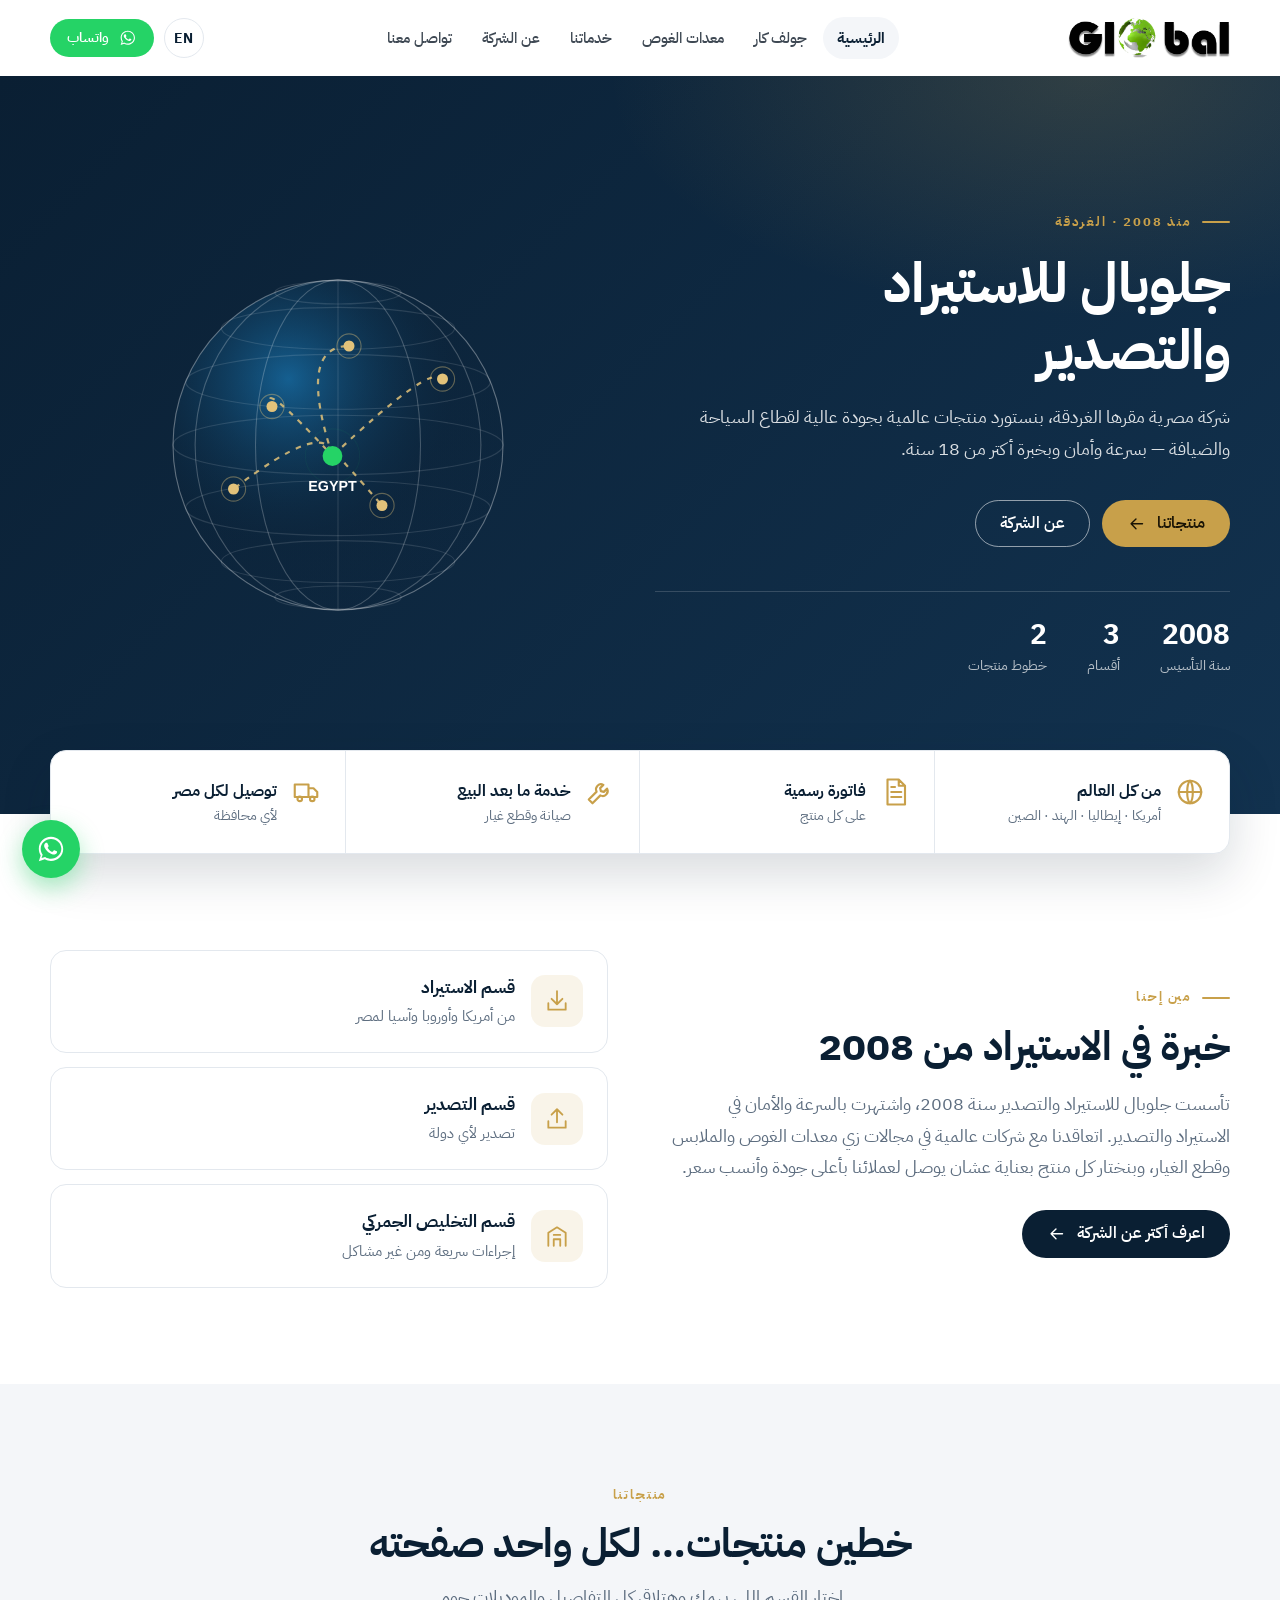
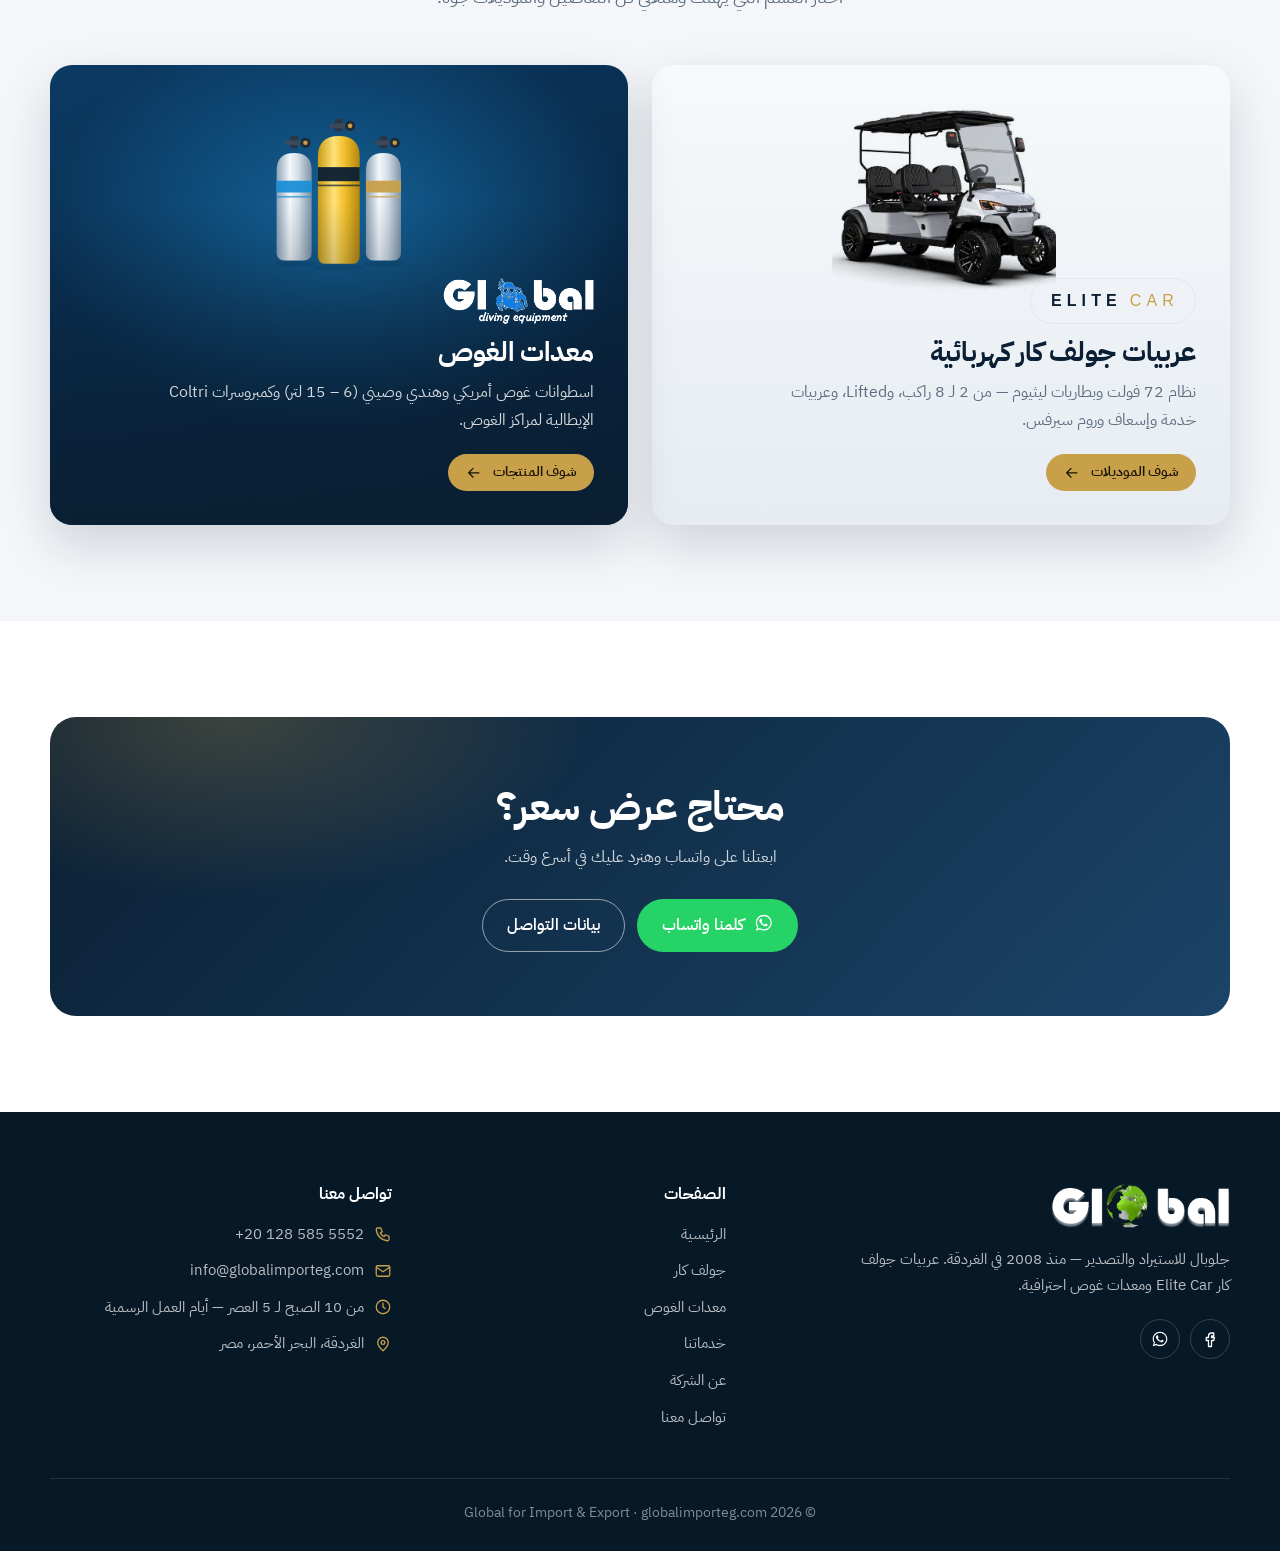
==== index.html @ 9d63a374 "Add files via upload" ====
<!doctype html>
<html lang="ar" dir="rtl">
<head>
<meta charset="utf-8">
<meta name="viewport" content="width=device-width,initial-scale=1">
<title>Global Import | جلوبال إمبورت — جولف كار Elite Car ومعدات غوص</title>
<meta name="description" content="Global Import — استيراد وبيع عربيات الجولف كار الكهربائية Elite Car، واسطوانات الغوص Catalina وكمبروسرات Coltri في مصر.">
<link rel="icon" href="favicon.ico" sizes="any">
<link rel="icon" type="image/png" sizes="32x32" href="images/favicon-32.png">
<link rel="apple-touch-icon" href="images/favicon-180.png">
<meta name="theme-color" content="#0A1F33">
<link rel="canonical" href="https://globalimporteg.com/">
<meta property="og:type" content="website">
<meta property="og:site_name" content="Global for Import &amp; Export">
<meta property="og:title" content="Global Import | جلوبال إمبورت — جولف كار Elite Car ومعدات غوص">
<meta property="og:description" content="Global Import — استيراد وبيع عربيات الجولف كار الكهربائية Elite Car، واسطوانات الغوص Catalina وكمبروسرات Coltri في مصر.">
<meta property="og:url" content="https://globalimporteg.com/">
<meta property="og:image" content="https://globalimporteg.com/images/og.jpg">
<meta property="og:locale" content="ar_EG">
<link rel="preconnect" href="https://fonts.googleapis.com"><link rel="preconnect" href="https://fonts.gstatic.com" crossorigin>
<link href="https://fonts.googleapis.com/css2?family=IBM+Plex+Sans+Arabic:wght@400;500;600;700&display=swap" rel="stylesheet">
<link rel="stylesheet" href="assets/style.css">
</head>
<body>
<div id="site-header"></div>


<section class="hero hero-plain hero-co" style="padding:0">
  <div class="container split" style="gap:30px">
    <div class="hero-inner">
      <span class="eyebrow"><span class="ar">منذ 2008 · الغردقة</span><span class="en">Since 2008 · Hurghada</span></span>
      <h1 class="h1"><span class="ar">جلوبال للاستيراد<br>والتصدير</span><span class="en">Global for<br>Import &amp; Export</span></h1>
      <p class="lead" style="color:rgba(255,255,255,.85)"><span class="ar">شركة مصرية مقرها الغردقة، بنستورد منتجات عالمية بجودة عالية لقطاع السياحة والضيافة — بسرعة وأمان وبخبرة أكتر من 18 سنة.</span><span class="en">An Egyptian company based in Hurghada, importing world-class products for the hospitality and tourism sector — fast, secure, and backed by over 18 years of experience.</span></p>
      <div class="btns">
        <a href="#divisions" class="btn btn-gold"><span class="ar">منتجاتنا</span><span class="en">Our products</span><span class="arw" data-i="arrow"></span></a>
        <a href="about.html" class="btn btn-ghost"><span class="ar">عن الشركة</span><span class="en">About us</span></a>
      </div>
      <div class="hero-stats">
        <div><b>2008</b><span class="ar">سنة التأسيس</span><span class="en">Founded</span></div>
        <div><b>3</b><span class="ar">أقسام</span><span class="en">Departments</span></div>
        <div><b>2</b><span class="ar">خطوط منتجات</span><span class="en">Product lines</span></div>
      </div>
    </div>
    <div class="hide-sm globe-art" data-art="globe"></div>
  </div>
</section>

<div class="container overlap">
  <div class="trust rv">
    <div><span class="ic" data-i="globe"></span><div><b class="ar">من كل العالم</b><b class="en">Worldwide sourcing</b><span class="ar">أمريكا · إيطاليا · الهند · الصين</span><span class="en">USA · Italy · India · China</span></div></div>
    <div><span class="ic" data-i="invoice"></span><div><b class="ar">فاتورة رسمية</b><b class="en">Official invoice</b><span class="ar">على كل منتج</span><span class="en">On every product</span></div></div>
    <div><span class="ic" data-i="wrench"></span><div><b class="ar">خدمة ما بعد البيع</b><b class="en">After-sales</b><span class="ar">صيانة وقطع غيار</span><span class="en">Service &amp; spare parts</span></div></div>
    <div><span class="ic" data-i="truck"></span><div><b class="ar">توصيل لكل مصر</b><b class="en">Nationwide delivery</b><span class="ar">لأي محافظة</span><span class="en">To every governorate</span></div></div>
  </div>
</div>

<section>
  <div class="container split">
    <div class="rv">
      <span class="eyebrow"><span class="ar">مين إحنا</span><span class="en">Who we are</span></span>
      <h2 class="h2" style="margin:12px 0 16px"><span class="ar">خبرة في الاستيراد من 2008</span><span class="en">Importing since 2008</span></h2>
      <p class="lead"><span class="ar">تأسست جلوبال للاستيراد والتصدير سنة 2008، واشتهرت بالسرعة والأمان في الاستيراد والتصدير. اتعاقدنا مع شركات عالمية في مجالات زي معدات الغوص والملابس وقطع الغيار، وبنختار كل منتج بعناية عشان يوصل لعملائنا بأعلى جودة وأنسب سعر.</span><span class="en">Founded in 2008, Global for Import &amp; Export is known for fast, secure import and export. We hold contracts with international companies in diving equipment, clothing and spare parts, and choose every product carefully so it reaches our clients at the best quality and price.</span></p>
      <a href="about.html" class="btn btn-dark" style="margin-top:26px"><span class="ar">اعرف أكتر عن الشركة</span><span class="en">More about us</span><span class="arw" data-i="arrow"></span></a>
    </div>
    <div class="grid g1 rv dept-list">
      <div class="dept"><span class="ic" data-i="import"></span><div><b class="ar">قسم الاستيراد</b><b class="en">Import</b><span class="ar">من أمريكا وأوروبا وآسيا لمصر</span><span class="en">From the USA, Europe and Asia to Egypt</span></div></div>
      <div class="dept"><span class="ic" data-i="export"></span><div><b class="ar">قسم التصدير</b><b class="en">Export</b><span class="ar">تصدير لأي دولة</span><span class="en">To any country</span></div></div>
      <div class="dept"><span class="ic" data-i="customs"></span><div><b class="ar">قسم التخليص الجمركي</b><b class="en">Customs clearance</b><span class="ar">إجراءات سريعة ومن غير مشاكل</span><span class="en">Fast and hassle-free</span></div></div>
    </div>
  </div>
</section>

<section class="soft" id="divisions">
  <div class="container">
    <div class="sec-head rv">
      <span class="eyebrow"><span class="ar">منتجاتنا</span><span class="en">Our products</span></span>
      <h2 class="h2"><span class="ar">خطين منتجات… لكل واحد صفحته</span><span class="en">Two product lines</span></h2>
      <p class="lead"><span class="ar">اختار القسم اللي يهمك وهتلاقي كل التفاصيل والموديلات جوه.</span><span class="en">Pick a division to see all models and details.</span></p>
    </div>
    <div class="cats">
      <a href="golf-carts.html" class="cat cat-light rv">
        <div class="bg"></div>
        <div class="art"><img src="images/carts/elite-l4.jpg" alt="Elite Car L4"></div>
        <div class="c-body">
          <span class="elite-mark dk"><b>ELITE</b><span>CAR</span></span>
          <h3><span class="ar">عربيات جولف كار كهربائية</span><span class="en">Electric golf carts</span></h3>
          <p><span class="ar">نظام 72 فولت وبطاريات ليثيوم — من 2 لـ 8 راكب، وLifted، وعربيات خدمة وإسعاف وروم سيرفس.</span><span class="en">72V system with lithium batteries — 2 to 8 seats, lifted models, utility, ambulance and room-service carts.</span></p>
          <span class="btn btn-gold btn-sm"><span class="ar">شوف الموديلات</span><span class="en">View models</span><span class="arw" data-i="arrow"></span></span>
        </div>
      </a>
      <a href="diving.html" class="cat cat-sea rv">
        <div class="bg"></div>
        <div class="art" data-art="trio"></div>
        <div class="c-body">
          <img src="images/logo-diving-white.png" alt="Global Diving Equipment" style="height:46px;width:auto">
          <h3><span class="ar">معدات الغوص</span><span class="en">Diving equipment</span></h3>
          <p><span class="ar">اسطوانات غوص أمريكي وهندي وصيني (6 – 15 لتر) وكمبروسرات Coltri الإيطالية لمراكز الغوص.</span><span class="en">American, Indian and Chinese cylinders (6–15 L) and Italian Coltri compressors for dive centres.</span></p>
          <span class="btn btn-gold btn-sm"><span class="ar">شوف المنتجات</span><span class="en">View products</span><span class="arw" data-i="arrow"></span></span>
        </div>
      </a>
    </div>
  </div>
  </div>
</section>

<section>
  <div class="container">
    <div class="cta rv">
      <h2 class="h2"><span class="ar">محتاج عرض سعر؟</span><span class="en">Need a quotation?</span></h2>
      <p><span class="ar">ابعتلنا على واتساب وهنرد عليك في أسرع وقت.</span><span class="en">Message us on WhatsApp and we'll get back to you quickly.</span></p>
      <div class="btns">
        <a class="btn btn-wa" data-wa="السلام عليكم، عايز عرض سعر"><span data-i="wa"></span><span class="ar">كلمنا واتساب</span><span class="en">Chat on WhatsApp</span></a>
        <a class="btn btn-ghost" href="contact.html"><span class="ar">بيانات التواصل</span><span class="en">Contact details</span></a>
      </div>
    </div>
  </div>
</section>

<div id="site-footer"></div>
<script src="assets/site.js"></script>
<script src="assets/art.js"></script>
</body>
</html>
---- assets/style.css ----
/* ================= Global Import — design system ================= */
:root{
  --navy:#0A1F33; --navy-2:#12324F; --navy-3:#1B4468;
  --sea:#0E6BA8; --sea-2:#1C8FD6;
  --gold:#C8A04A; --gold-2:#E2C27A;
  --ink:#14202E; --muted:#5E6E80; --soft:#F4F6F9; --line:#E3E8EE; --bg:#fff;
  --wa:#25D366; --r:16px;
  --shadow:0 1px 2px rgba(10,31,51,.04),0 8px 24px rgba(10,31,51,.07);
  --shadow-lg:0 20px 50px rgba(10,31,51,.16);
}
*{box-sizing:border-box;margin:0;padding:0}
html{scroll-behavior:smooth;-webkit-text-size-adjust:100%}
body{font-family:"IBM Plex Sans Arabic","Segoe UI",Tahoma,sans-serif;color:var(--ink);background:var(--bg);line-height:1.75;font-size:16px;-webkit-font-smoothing:antialiased;padding-top:76px}
img{max-width:100%;display:block}
a{color:inherit;text-decoration:none}
button{font-family:inherit}
.container{width:min(1180px,100% - 40px);margin-inline:auto}
html[lang="ar"] .en{display:none!important}
html[lang="en"] .ar{display:none!important}
svg{width:1.25em;height:1.25em;flex-shrink:0}
.svg-wa{fill:currentColor}

/* ---------- buttons ---------- */
.btn{display:inline-flex;align-items:center;justify-content:center;gap:10px;padding:13px 24px;border-radius:999px;font-weight:600;font-size:.98rem;border:1.5px solid transparent;cursor:pointer;transition:transform .2s,box-shadow .2s,background .2s,color .2s;white-space:nowrap;line-height:1.2}
.btn:hover{transform:translateY(-1px)}
.btn-sm{padding:9px 16px;font-size:.88rem}
.btn-gold{background:var(--gold);color:#1a1405}
.btn-gold:hover{background:var(--gold-2);box-shadow:0 8px 20px rgba(200,160,74,.35)}
.btn-wa{background:var(--wa);color:#fff}
.btn-wa:hover{box-shadow:0 8px 20px rgba(37,211,102,.35)}
.btn-ghost{border-color:rgba(255,255,255,.55);color:#fff}
.btn-ghost:hover{background:#fff;color:var(--navy)}
.btn-dark{background:var(--navy);color:#fff}
.btn-dark:hover{background:var(--navy-2)}
.btn-line{border-color:var(--line);color:var(--navy);background:#fff}
.btn-line:hover{border-color:var(--navy)}
.link-arrow{display:inline-flex;align-items:center;gap:8px;font-weight:600;color:var(--sea)}
html[dir="rtl"] .link-arrow svg,html[dir="rtl"] .btn .arw svg{transform:scaleX(-1)}
.arw{display:inline-flex}

/* ---------- header ---------- */
header{position:fixed;inset:0 0 auto 0;z-index:50;transition:box-shadow .25s;background:rgba(255,255,255,.96);backdrop-filter:saturate(1.4) blur(10px)}
header.scrolled{box-shadow:0 4px 20px rgba(10,31,51,.08)}
.nav{display:flex;align-items:center;justify-content:space-between;gap:20px;height:76px}
.logo img{height:40px;width:auto}
.menu{display:flex;gap:2px;list-style:none}
.menu a{display:block;padding:8px 14px;border-radius:999px;font-weight:500;font-size:.96rem;color:var(--ink);opacity:.82;transition:.2s}
.menu a:hover{opacity:1;background:var(--soft)}
.menu a.active{opacity:1;color:var(--navy);font-weight:700;background:var(--soft)}
.nav-actions{display:flex;align-items:center;gap:10px}
.lang-btn{width:40px;height:40px;border-radius:50%;border:1px solid var(--line);background:#fff;color:var(--navy);font-weight:700;cursor:pointer;font-size:.85rem}
.lang-btn:hover{border-color:var(--navy)}
.burger{display:none;width:42px;height:42px;border:0;background:var(--soft);border-radius:50%;cursor:pointer;flex-direction:column;align-items:center;justify-content:center;gap:4px}
.burger span{width:18px;height:2px;background:var(--navy);border-radius:2px;transition:.25s}
@media(max-width:920px){
  .burger{display:flex}
  .hide-sm{display:none}
  nav{position:fixed;inset:76px 0 auto 0;background:#fff;box-shadow:0 20px 30px rgba(10,31,51,.1);padding:10px 20px 24px;display:none}
  .menu-open nav{display:block}
  .menu{flex-direction:column}
  .menu a{padding:14px 12px;border-radius:10px;font-size:1.05rem}
  .menu-open .burger span:nth-child(1){transform:translateY(6px) rotate(45deg)}
  .menu-open .burger span:nth-child(2){opacity:0}
  .menu-open .burger span:nth-child(3){transform:translateY(-6px) rotate(-45deg)}
  .logo img{height:34px}
}

/* ---------- typography ---------- */
.eyebrow{display:inline-flex;align-items:center;gap:10px;font-size:.82rem;font-weight:700;letter-spacing:.14em;text-transform:uppercase;color:var(--gold)}
.eyebrow::before{content:"";width:28px;height:2px;background:currentColor;border-radius:2px}
h1,h2,h3,h4{line-height:1.3;font-weight:700;color:var(--navy)}
.h1{font-size:clamp(2.1rem,5vw,3.5rem);line-height:1.2;letter-spacing:-.01em}
.h2{font-size:clamp(1.65rem,3.4vw,2.5rem)}
.lead{font-size:clamp(1.02rem,1.6vw,1.13rem);color:var(--muted);max-width:620px}

/* ---------- sections ---------- */
section{padding:96px 0}
@media(max-width:700px){section{padding:68px 0}}
.soft{background:var(--soft)}
.dark{background:var(--navy);color:#fff}
.dark h2,.dark h3,.dark h4{color:#fff}
.dark .lead{color:rgba(255,255,255,.75)}
.sec-head{max-width:720px;margin:0 auto 52px;text-align:center}
.sec-head .eyebrow{justify-content:center}
.sec-head .eyebrow::before{display:none}
.sec-head h2{margin:10px 0 12px}
.sec-head .lead{margin-inline:auto}
.sec-head.start{text-align:start;margin-inline:0}
.sec-head.start .eyebrow{justify-content:flex-start}
.sec-head.start .eyebrow::before{display:block}
.grid{display:grid;gap:24px}
.g2{grid-template-columns:repeat(2,1fr)}
.g3{grid-template-columns:repeat(3,1fr)}
.g4{grid-template-columns:repeat(4,1fr)}
@media(max-width:980px){.g4{grid-template-columns:repeat(2,1fr)}.g3{grid-template-columns:repeat(2,1fr)}}
@media(max-width:640px){.g2,.g3,.g4{grid-template-columns:1fr}}
.split{display:grid;grid-template-columns:1fr 1fr;gap:64px;align-items:center}
@media(max-width:900px){.split{grid-template-columns:1fr;gap:36px}}

.rv{opacity:0;transform:translateY(18px);transition:opacity .7s ease,transform .7s ease}
.rv.in{opacity:1;transform:none}
@media(prefers-reduced-motion:reduce){.rv{opacity:1;transform:none;transition:none}}

/* ---------- hero ---------- */
.hero{position:relative;color:#fff;overflow:hidden;background:var(--navy);isolation:isolate}
.hero-bg{position:absolute;inset:0;z-index:-2;background-size:cover;background-position:center}
.hero::after{content:"";position:absolute;inset:0;z-index:-1;background:linear-gradient(90deg,rgba(10,31,51,.15) 0%,rgba(10,31,51,.85) 58%,rgba(10,31,51,.96) 100%)}
html[dir="ltr"] .hero::after{background:linear-gradient(270deg,rgba(10,31,51,.15) 0%,rgba(10,31,51,.85) 58%,rgba(10,31,51,.96) 100%)}
.hero-inner{min-height:min(82vh,740px);display:flex;flex-direction:column;justify-content:center;align-items:flex-start;padding:80px 0;max-width:620px}
.hero h1{color:#fff;margin:16px 0 18px}
.hero p{color:rgba(255,255,255,.85)}
.hero .btns{display:flex;gap:12px;flex-wrap:wrap;margin-top:34px}
.hero-stats{display:flex;gap:40px;flex-wrap:wrap;margin-top:44px;padding-top:28px;border-top:1px solid rgba(255,255,255,.16);align-self:stretch}
.hero-stats b{display:block;font-size:1.75rem;color:#fff;font-weight:700;line-height:1.1}
.hero-stats span{font-size:.88rem;color:rgba(255,255,255,.7)}
.hero.sub .hero-inner{min-height:auto;padding:100px 0 90px}
.hero-sea{background:radial-gradient(1100px 520px at 15% 120%,#1C8FD6 0%,transparent 60%),radial-gradient(800px 400px at 90% -10%,#1B4468 0%,transparent 60%),linear-gradient(180deg,#0A2540,#06345C)}
.hero-sea::after{display:none}
.hero-plain::after{background:radial-gradient(800px 400px at 85% 0%,rgba(200,160,74,.18),transparent 60%),linear-gradient(135deg,#0A1F33,#12324F)!important}
.bubbles{position:absolute;inset:0;z-index:-1;pointer-events:none;overflow:hidden}
.bubbles i{position:absolute;bottom:-40px;border-radius:50%;border:1.5px solid rgba(255,255,255,.35);background:rgba(255,255,255,.06);animation:rise linear infinite}
@keyframes rise{to{transform:translateY(-120vh) translateX(24px);opacity:0}}
@media(prefers-reduced-motion:reduce){.bubbles{display:none}}
.hero-logo{height:64px;width:auto;margin-bottom:6px}

/* ---------- home: category cards ---------- */
.cats{display:grid;grid-template-columns:1fr 1fr;gap:24px}
@media(max-width:820px){.cats{grid-template-columns:1fr}}
.cat{position:relative;border-radius:22px;overflow:hidden;min-height:460px;display:flex;align-items:flex-end;color:#fff;isolation:isolate;box-shadow:var(--shadow-lg)}
.cat .bg{position:absolute;inset:0;z-index:-2;background-size:cover;background-position:center;transition:transform .8s ease}
.cat:hover .bg{transform:scale(1.05)}
.cat::after{content:"";position:absolute;inset:0;z-index:-1;background:linear-gradient(180deg,rgba(10,31,51,0) 30%,rgba(10,31,51,.94) 100%)}
.cat .c-body{padding:34px}
.cat h3{color:#fff;font-size:1.7rem;margin:10px 0 8px}
.cat p{color:rgba(255,255,255,.82);max-width:440px;margin-bottom:20px}
.cat-sea .bg{background:radial-gradient(420px 300px at 50% 35%,rgba(28,143,214,.55) 0%,transparent 70%),linear-gradient(160deg,#0B3A63,#061C33)}
.cat-sea .art{position:absolute;inset:0;z-index:-1;display:flex;justify-content:center;align-items:flex-start;padding-top:44px}
.cat-sea .art svg{width:auto;height:58%;max-height:270px}

/* ---------- features ---------- */
.feat{padding:30px 26px;background:#fff;border:1px solid var(--line);border-radius:var(--r);transition:.25s}
.feat:hover{box-shadow:var(--shadow);transform:translateY(-2px)}
.feat .ic{width:52px;height:52px;border-radius:14px;display:grid;place-items:center;background:rgba(14,107,168,.08);color:var(--sea);margin-bottom:18px}
.feat .ic svg{width:26px;height:26px}
.feat h4{font-size:1.08rem;margin-bottom:6px}
.feat p{color:var(--muted);font-size:.95rem}
.dark .feat{background:rgba(255,255,255,.04);border-color:rgba(255,255,255,.1)}
.dark .feat p{color:rgba(255,255,255,.68)}
.dark .feat .ic{background:rgba(200,160,74,.14);color:var(--gold-2)}
.trust{display:grid;grid-template-columns:repeat(4,1fr);border:1px solid var(--line);border-radius:var(--r);background:#fff;box-shadow:var(--shadow-lg)}
.trust>div{padding:26px 24px;display:flex;gap:14px;align-items:flex-start}
.trust>div+div{border-inline-start:1px solid var(--line)}
.trust .ic{color:var(--gold);display:flex}
.trust .ic svg{width:30px;height:30px}
.trust b{display:block;color:var(--navy);font-size:1rem;font-weight:700}
.trust span{color:var(--muted);font-size:.9rem;line-height:1.5;display:block}
@media(max-width:900px){.trust{grid-template-columns:1fr 1fr}.trust>div:nth-child(3){border-inline-start:0}.trust>div:nth-child(n+3){border-top:1px solid var(--line)}}
@media(max-width:520px){.trust{grid-template-columns:1fr}.trust>div+div{border-inline-start:0;border-top:1px solid var(--line)}}
.overlap{margin-top:-64px;position:relative;z-index:5;padding:0}

.media{border-radius:22px;overflow:hidden;box-shadow:var(--shadow-lg);background:#fff;position:relative}
.media img{width:100%;height:100%;object-fit:cover}
.media.contain{background:linear-gradient(180deg,#fff,#EEF2F6);padding:28px}
.media.contain img{object-fit:contain;mix-blend-mode:multiply}
.checks{list-style:none;display:grid;gap:12px;margin:24px 0 32px}
.checks li{display:flex;gap:12px;align-items:flex-start}
.checks li svg{color:var(--gold);margin-top:4px}
.dark .checks li{color:rgba(255,255,255,.85)}

/* ---------- cards / products ---------- */
.card{background:#fff;border:1px solid var(--line);border-radius:var(--r);overflow:hidden;display:flex;flex-direction:column;transition:transform .25s,box-shadow .25s,border-color .25s}
.card:hover{transform:translateY(-4px);box-shadow:var(--shadow-lg);border-color:transparent}
.card .img{position:relative;display:grid;place-items:center}
.card .body{padding:22px 22px 24px;display:flex;flex-direction:column;gap:8px;flex:1}
.card h3{font-size:1.15rem}
.card p{color:var(--muted);font-size:.94rem}
.tag{display:inline-block;font-size:.76rem;font-weight:600;color:var(--sea);background:rgba(14,107,168,.08);padding:3px 10px;border-radius:999px;width:fit-content}
.code{font-size:.78rem;font-weight:700;color:var(--gold);letter-spacing:.08em;direction:ltr;text-transform:uppercase}
.spec-list{list-style:none;display:grid;gap:7px;margin:6px 0 16px;font-size:.92rem}
.spec-list li{display:flex;gap:9px;align-items:center}
.spec-list svg{color:var(--sea);width:18px;height:18px}

#cart-tabs{display:flex;gap:8px;flex-wrap:wrap;justify-content:center;margin-bottom:36px}
#cart-tabs button{border:1px solid var(--line);background:#fff;border-radius:999px;padding:10px 18px;font-weight:600;color:var(--ink);cursor:pointer;font-size:.93rem;transition:.2s}
#cart-tabs button small{color:var(--muted);margin-inline-start:6px;font-weight:500}
#cart-tabs button:hover{border-color:var(--navy)}
#cart-tabs button.on{background:var(--navy);color:#fff;border-color:var(--navy)}
#cart-tabs button.on small{color:rgba(255,255,255,.7)}
.cart-card{cursor:pointer}
.cart-img{height:240px;padding:18px;background:linear-gradient(180deg,#fff 0%,#EEF2F6 100%)}
.cart-img img{width:100%;height:100%;object-fit:contain;mix-blend-mode:multiply}
.ribbon{position:absolute;top:14px;inset-inline-start:14px;background:var(--navy);color:#fff;font-weight:600;font-size:.74rem;padding:4px 12px;border-radius:999px}
.badges{display:flex;flex-wrap:wrap;gap:6px 16px;margin:2px 0 16px;color:var(--muted);font-size:.88rem}
.badges span{display:inline-flex;align-items:center;gap:6px}
.badges svg{width:17px;height:17px;color:var(--sea)}
.row-btns{display:grid;grid-template-columns:1fr 1fr;gap:10px;margin-top:auto}
.row-btns .btn{padding:0 10px;height:44px;font-size:.9rem}

#cart-modal{position:fixed;inset:0;background:rgba(10,31,51,.6);backdrop-filter:blur(4px);z-index:100;display:none;overflow-y:auto;padding:32px 16px}
#cart-modal.open{display:block;animation:fade .25s}
@keyframes fade{from{opacity:0}}
.m-box{background:#fff;border-radius:22px;max-width:1020px;margin:0 auto;padding:36px;position:relative;box-shadow:var(--shadow-lg)}
.m-close{position:absolute;top:16px;inset-inline-end:16px;border:0;background:var(--soft);width:42px;height:42px;border-radius:50%;font-size:1.1rem;cursor:pointer;color:var(--navy);z-index:2}
.m-grid{display:grid;grid-template-columns:1.15fr 1fr;gap:36px;align-items:center}
@media(max-width:760px){.m-grid{grid-template-columns:1fr}.m-box{padding:24px 18px}}
.m-pic{background:linear-gradient(180deg,#fff,#EEF2F6);border-radius:18px;padding:20px;aspect-ratio:4/3;display:grid;place-items:center;overflow:hidden}
.m-pic img{width:100%;height:100%;object-fit:contain;mix-blend-mode:multiply}
.m-box h2{margin:8px 0 6px;font-size:1.7rem}
.m-desc{color:var(--muted)}
.m-feat{list-style:none;display:grid;gap:8px;margin:18px 0 24px}
.m-feat li{display:flex;gap:10px;align-items:flex-start;font-size:.96rem}
.m-feat li::before,.checks.dot li::before{content:"";width:18px;height:18px;flex-shrink:0;margin-top:5px;border-radius:50%;background:var(--gold) url("data:image/svg+xml,%3Csvg xmlns='http://www.w3.org/2000/svg' viewBox='0 0 24 24' fill='none' stroke='white' stroke-width='3.5' stroke-linecap='round' stroke-linejoin='round'%3E%3Cpath d='m6 12 4 4 8-8'/%3E%3C/svg%3E") center/12px no-repeat}
.spec-groups{display:grid;grid-template-columns:1fr 1fr;gap:28px;margin-top:34px}
@media(max-width:760px){.spec-groups{grid-template-columns:1fr}}
.spec-groups h4{font-size:1rem;margin-bottom:6px;padding-bottom:10px;border-bottom:2px solid var(--navy)}
.spec-groups table{width:100%;border-collapse:collapse;font-size:.92rem}
.spec-groups th,.spec-groups td{padding:11px 4px;border-bottom:1px solid var(--line);text-align:start;vertical-align:top}
.spec-groups th{color:var(--muted);font-weight:500;width:42%}
.spec-groups td{font-weight:500}
.rel-title{margin:34px 0 14px;font-size:1rem}
.rel{display:grid;grid-template-columns:repeat(auto-fit,minmax(170px,1fr));gap:12px}
.rel button{border:1px solid var(--line);background:#fff;border-radius:14px;padding:10px 10px 12px;font-weight:600;color:var(--navy);cursor:pointer;transition:.2s;font-size:.9rem}
.rel button:hover{border-color:var(--navy)}
.rel button div{aspect-ratio:4/3;display:grid;place-items:center;margin-bottom:6px}
.rel img{width:100%;height:100%;object-fit:contain;mix-blend-mode:multiply}

.colors{display:grid;grid-template-columns:repeat(4,1fr);gap:18px}
@media(max-width:760px){.colors{grid-template-columns:repeat(2,1fr)}}
.colors figure{background:#fff;border-radius:var(--r);overflow:hidden;text-align:center;border:1px solid var(--line);transition:.25s}
.colors figure:hover{box-shadow:var(--shadow);transform:translateY(-3px)}
.colors img{width:100%;aspect-ratio:5/4;object-fit:contain;padding:10px;mix-blend-mode:multiply}
.colors figcaption{padding:8px 10px 14px;font-weight:600;color:var(--navy);display:flex;align-items:center;justify-content:center;gap:8px;font-size:.93rem}
.colors i{width:14px;height:14px;border-radius:50%;display:inline-block;box-shadow:inset 0 0 0 1px rgba(0,0,0,.15)}
.acc{display:flex;flex-wrap:wrap;gap:10px;justify-content:center;max-width:960px;margin:0 auto}
.acc span{background:#fff;border:1px solid var(--line);border-radius:999px;padding:9px 18px;font-weight:500;font-size:.93rem}

.steps{display:grid;grid-template-columns:repeat(4,1fr);gap:28px;counter-reset:s}
@media(max-width:900px){.steps{grid-template-columns:1fr 1fr}}
@media(max-width:520px){.steps{grid-template-columns:1fr}}
.step{counter-increment:s;padding:28px 24px;border-radius:var(--r);background:#fff;border:1px solid var(--line)}
.step::before{content:"0" counter(s);font-size:2.4rem;font-weight:700;color:transparent;-webkit-text-stroke:1.5px var(--gold);line-height:1;display:block;margin-bottom:16px;font-family:"Segoe UI",Arial,sans-serif}
.step h4{margin-bottom:4px}
.step p{color:var(--muted);font-size:.95rem}

details{background:#fff;border:1px solid var(--line);border-radius:14px;padding:18px 22px;margin-bottom:12px;transition:.2s}
details[open]{box-shadow:var(--shadow)}
summary{font-weight:600;color:var(--navy);cursor:pointer;list-style:none;display:flex;justify-content:space-between;gap:12px}
summary::-webkit-details-marker{display:none}
summary::after{content:"+";font-size:1.4rem;line-height:1;color:var(--gold)}
details[open] summary::after{content:"–"}
details p{color:var(--muted);margin-top:10px}

.cta{position:relative;overflow:hidden;border-radius:26px;padding:64px 40px;text-align:center;color:#fff;background:radial-gradient(600px 300px at 15% 0%,rgba(200,160,74,.25),transparent 60%),linear-gradient(135deg,var(--navy),var(--navy-3))}
.cta h2{color:#fff;margin-bottom:10px}
.cta p{color:rgba(255,255,255,.8);margin-bottom:28px}
.cta .btns{display:flex;gap:12px;justify-content:center;flex-wrap:wrap}

.dive-art{height:250px;display:grid;place-items:center;background:radial-gradient(240px 160px at 50% 60%,rgba(28,143,214,.13),transparent 70%),linear-gradient(180deg,#fff,#EEF5FA)}
.dive-art svg{width:auto;height:200px}
.brand-row{display:flex;align-items:center;gap:14px;margin-bottom:28px}
.brand-row .flag{font-size:.8rem;font-weight:700;letter-spacing:.1em;color:var(--muted);border:1px solid var(--line);border-radius:999px;padding:4px 12px}

.contact-list{display:grid;gap:14px}
.contact-box{display:flex;gap:16px;align-items:center;padding:20px 22px;background:#fff;border:1px solid var(--line);border-radius:var(--r);transition:.2s}
a.contact-box:hover{border-color:var(--navy);box-shadow:var(--shadow)}
.contact-box .ic{width:48px;height:48px;border-radius:12px;display:grid;place-items:center;background:var(--soft);color:var(--navy);flex-shrink:0}
.contact-box .ic.wa{background:var(--wa);color:#fff}
.contact-box .ic svg{width:22px;height:22px}
.contact-box b{display:block;color:var(--navy);font-weight:600}
.contact-box span,.contact-box a{color:var(--muted)}
form.enq{display:grid;gap:16px;background:#fff;padding:34px;border-radius:22px;border:1px solid var(--line);box-shadow:var(--shadow)}
form.enq h3{font-size:1.3rem}
form.enq label{font-weight:600;font-size:.92rem;color:var(--navy);display:grid;gap:6px}
input,select,textarea{width:100%;padding:13px 15px;border:1px solid #D5DCE4;border-radius:12px;font-family:inherit;font-size:1rem;background:#fff;color:var(--ink);transition:.2s}
input:focus,select:focus,textarea:focus{outline:none;border-color:var(--sea);box-shadow:0 0 0 4px rgba(14,107,168,.12)}

footer{background:#071827;color:rgba(255,255,255,.72);padding:72px 0 26px}
.f-cols{display:grid;grid-template-columns:1.6fr 1fr 1.2fr;gap:48px}
@media(max-width:820px){.f-cols{grid-template-columns:1fr;gap:34px}}
.f-logo{height:44px;width:auto;margin-bottom:18px}
.f-about p{max-width:380px;font-size:.95rem}
footer h4{color:#fff;font-size:1rem;margin-bottom:16px}
footer ul{list-style:none;display:grid;gap:10px;font-size:.95rem}
footer a:hover{color:#fff}
.f-contact li{display:flex;gap:10px;align-items:center}
.f-contact svg{color:var(--gold);width:18px;height:18px}
.social{display:flex;gap:10px;margin-top:20px}
.social a{width:40px;height:40px;border-radius:50%;display:grid;place-items:center;border:1px solid rgba(255,255,255,.18);color:#fff;transition:.2s}
.social a:hover{background:#fff;color:var(--navy)}
.social svg{width:18px;height:18px}
.copy{border-top:1px solid rgba(255,255,255,.1);margin-top:48px;padding-top:22px;text-align:center;font-size:.85rem;color:rgba(255,255,255,.5)}

.wa-float{position:fixed;bottom:22px;inset-inline-end:22px;width:58px;height:58px;border-radius:50%;background:var(--wa);color:#fff;display:grid;place-items:center;box-shadow:0 10px 24px rgba(37,211,102,.4);z-index:60;transition:transform .2s}
.wa-float:hover{transform:scale(1.07)}
.wa-float svg{width:30px;height:30px}

.elite-mark{display:inline-flex;align-items:baseline;gap:8px;direction:ltr;font-family:"Segoe UI",Arial,sans-serif;letter-spacing:.32em;font-size:1rem;color:#fff;padding:8px 16px 8px 20px;border:1px solid rgba(255,255,255,.35);border-radius:999px}
.elite-mark b{font-weight:800}
.elite-mark span{font-weight:300;color:var(--gold-2)}
.elite-mark.dk{color:var(--navy);border-color:var(--line)}
.elite-mark.dk span{color:var(--gold)}
[data-art] svg{width:100%;height:auto}
.dive-art svg{width:auto!important;height:200px!important}
.cat-sea .art{padding-top:36px}
.cat-sea .art svg{width:auto!important;height:46%!important;max-height:220px}
.cat-light{color:var(--ink);box-shadow:var(--shadow-lg)}
.cat-light .bg{background:radial-gradient(420px 260px at 50% 30%,#fff 0%,transparent 70%),linear-gradient(180deg,#F4F6F9,#E3E9F0)}
.cat-light::after{display:none}
.cat-light .art{position:absolute;inset:0;z-index:-1;display:flex;justify-content:center;align-items:flex-start;padding-top:26px}
.cat-light .art img{height:56%;width:auto;max-width:86%;object-fit:contain;mix-blend-mode:multiply;transition:transform .8s ease}
.cat-light:hover .art img{transform:scale(1.04)}
.cat-light h3{color:var(--navy)}
.cat-light p{color:var(--muted)}
.cat-light .art{mix-blend-mode:multiply;padding-top:30px}
.cat-light .art img{height:46%;mix-blend-mode:normal}
.cat-light .bg{background:linear-gradient(180deg,#F7F9FB,#E6ECF2)}
.cat-sea .art svg{height:40%!important}
.cart-img{display:block!important;overflow:hidden}
.cart-img img{display:block;width:100%;height:100%}
.acc span{border:0;padding:0;background:none;border-radius:0}
.acc>span{background:#fff;border:1px solid var(--line);border-radius:999px;padding:9px 18px}
.hero-bg{inset:0 auto 0 0;width:64%}
html[dir="ltr"] .hero-bg{inset:0 0 0 auto}
.hero::after{background:linear-gradient(90deg,rgba(10,31,51,0) 0%,rgba(10,31,51,.25) 30%,rgba(10,31,51,.9) 52%,#0A1F33 61%)}
html[dir="ltr"] .hero::after{background:linear-gradient(270deg,rgba(10,31,51,0) 0%,rgba(10,31,51,.25) 30%,rgba(10,31,51,.9) 52%,#0A1F33 61%)}
@media(max-width:900px){
  .hero-bg{width:100%}
  .hero::after,html[dir="ltr"] .hero::after{background:linear-gradient(180deg,rgba(10,31,51,.55),rgba(10,31,51,.92))}
}
@media(max-width:820px){
  .cat{min-height:540px}
  .cat-light .art img{height:36%}
  .cat-sea .art svg{height:30%!important}
  .cat .c-body{padding:26px}
}
/* diving cylinders */
.brand-card{position:relative;padding:30px 28px;border-radius:var(--r);background:#fff;border:1px solid var(--line);display:flex;flex-direction:column;gap:8px;transition:.25s}
.brand-card:hover{box-shadow:var(--shadow);transform:translateY(-2px)}
.brand-card h3{font-size:1.6rem;direction:ltr;text-align:start;font-family:"Segoe UI",Arial,sans-serif;letter-spacing:.02em}
html[dir="rtl"] .brand-card h3{text-align:right}
.b-origin{position:absolute;top:20px;inset-inline-end:20px;font-size:.72rem;font-weight:700;letter-spacing:.14em;color:var(--sea);background:rgba(14,107,168,.08);padding:3px 10px;border-radius:999px}
.b-tag{color:var(--gold)!important;font-weight:600}
.brand-card p{color:var(--muted);font-size:.95rem}
.brand-card .link-arrow{margin-top:auto;padding-top:8px}
.sizes-title{text-align:center;margin:64px 0 26px;font-size:1.5rem}
.dive-photo{height:280px;padding:22px;background:linear-gradient(180deg,#fff,#EEF2F6)}
.dive-photo img{height:100%;width:auto;max-width:100%;object-fit:contain;mix-blend-mode:multiply}
.size-num{display:flex;align-items:baseline;gap:6px;font-size:2.6rem;font-weight:700;color:var(--navy);line-height:1;font-family:"Segoe UI",Arial,sans-serif}
.size-num small{font-size:1rem;color:var(--muted);font-weight:500;font-family:inherit}
.size-card .btn{margin-top:auto;padding:11px}
.size-table{margin:40px auto 0;max-width:760px;border:1px solid var(--line);border-radius:var(--r);overflow:hidden;background:#fff}
.size-table table{width:100%;border-collapse:collapse;text-align:center}
.size-table th,.size-table td{padding:14px 10px;border-bottom:1px solid var(--line)}
.size-table thead th{background:var(--navy);color:#fff;font-weight:600}
.size-table thead small{display:block;font-size:.68rem;letter-spacing:.12em;color:var(--gold-2);font-weight:600}
.size-table td:first-child{font-weight:700;color:var(--navy)}
.size-table td{color:var(--sea);font-weight:700}
.size-table tr:last-child td{border-bottom:0}
.valve-row{margin-top:64px;display:grid;grid-template-columns:260px 1fr;gap:40px;align-items:center;background:var(--soft);border-radius:22px;padding:30px 36px}
.v-img{background:#fff;border-radius:16px;padding:16px;height:260px;display:grid;place-items:center}
.v-img img{max-height:100%;width:auto;object-fit:contain}
@media(max-width:700px){.valve-row{grid-template-columns:1fr;padding:24px}.v-img{height:220px}}
.dive-photo{display:flex!important;justify-content:center;align-items:center;overflow:hidden}
.dive-photo img{height:100%!important;width:auto!important;display:block}
.v-img{display:flex;justify-content:center;align-items:center;overflow:hidden}
.v-img img{height:100%;width:auto;display:block}
.stat-box{background:rgba(255,255,255,.05);border:1px solid rgba(255,255,255,.12);border-radius:var(--r);padding:26px 22px;text-align:center}
.stat-box b{display:flex;justify-content:center;font-size:2.4rem;font-weight:700;color:var(--gold-2);line-height:1.1;margin-bottom:6px;font-family:"Segoe UI",Arial,sans-serif}
.stat-box b svg{width:40px;height:40px}
.stat-box span{color:rgba(255,255,255,.75);font-size:.92rem}
.stats-row{display:grid;grid-template-columns:repeat(4,1fr);gap:16px;margin-top:34px}
.stats-row>div{border-inline-start:3px solid var(--gold);padding:4px 16px}
.stats-row b{display:block;font-size:2rem;color:var(--navy);font-family:"Segoe UI",Arial,sans-serif;line-height:1.1}
.stats-row span{color:var(--muted);font-size:.9rem}
@media(max-width:700px){.stats-row{grid-template-columns:1fr 1fr}}
.map{border-radius:var(--r);overflow:hidden;border:1px solid var(--line);margin-top:14px;height:260px}
.map iframe{width:100%;height:100%;border:0;display:block}
.video{aspect-ratio:16/9;border-radius:22px;overflow:hidden;box-shadow:var(--shadow-lg);background:#000}
.video iframe{width:100%;height:100%;border:0;display:block}
.hero-co .hero-inner{max-width:none}
.globe-art{display:flex;justify-content:center;align-items:center}
.globe-art svg{width:min(440px,100%);height:auto}
.dept-list{gap:14px}
.dept{display:flex;gap:16px;align-items:center;padding:22px 24px;background:#fff;border:1px solid var(--line);border-radius:var(--r);transition:.25s}
.dept:hover{box-shadow:var(--shadow);transform:translateY(-2px)}
.dept .ic{width:52px;height:52px;border-radius:14px;display:grid;place-items:center;background:rgba(200,160,74,.12);color:var(--gold);flex-shrink:0}
.dept .ic svg{width:26px;height:26px}
.dept b{display:block;color:var(--navy);font-size:1.05rem}
.dept span{color:var(--muted);font-size:.93rem}
.g1{grid-template-columns:1fr}
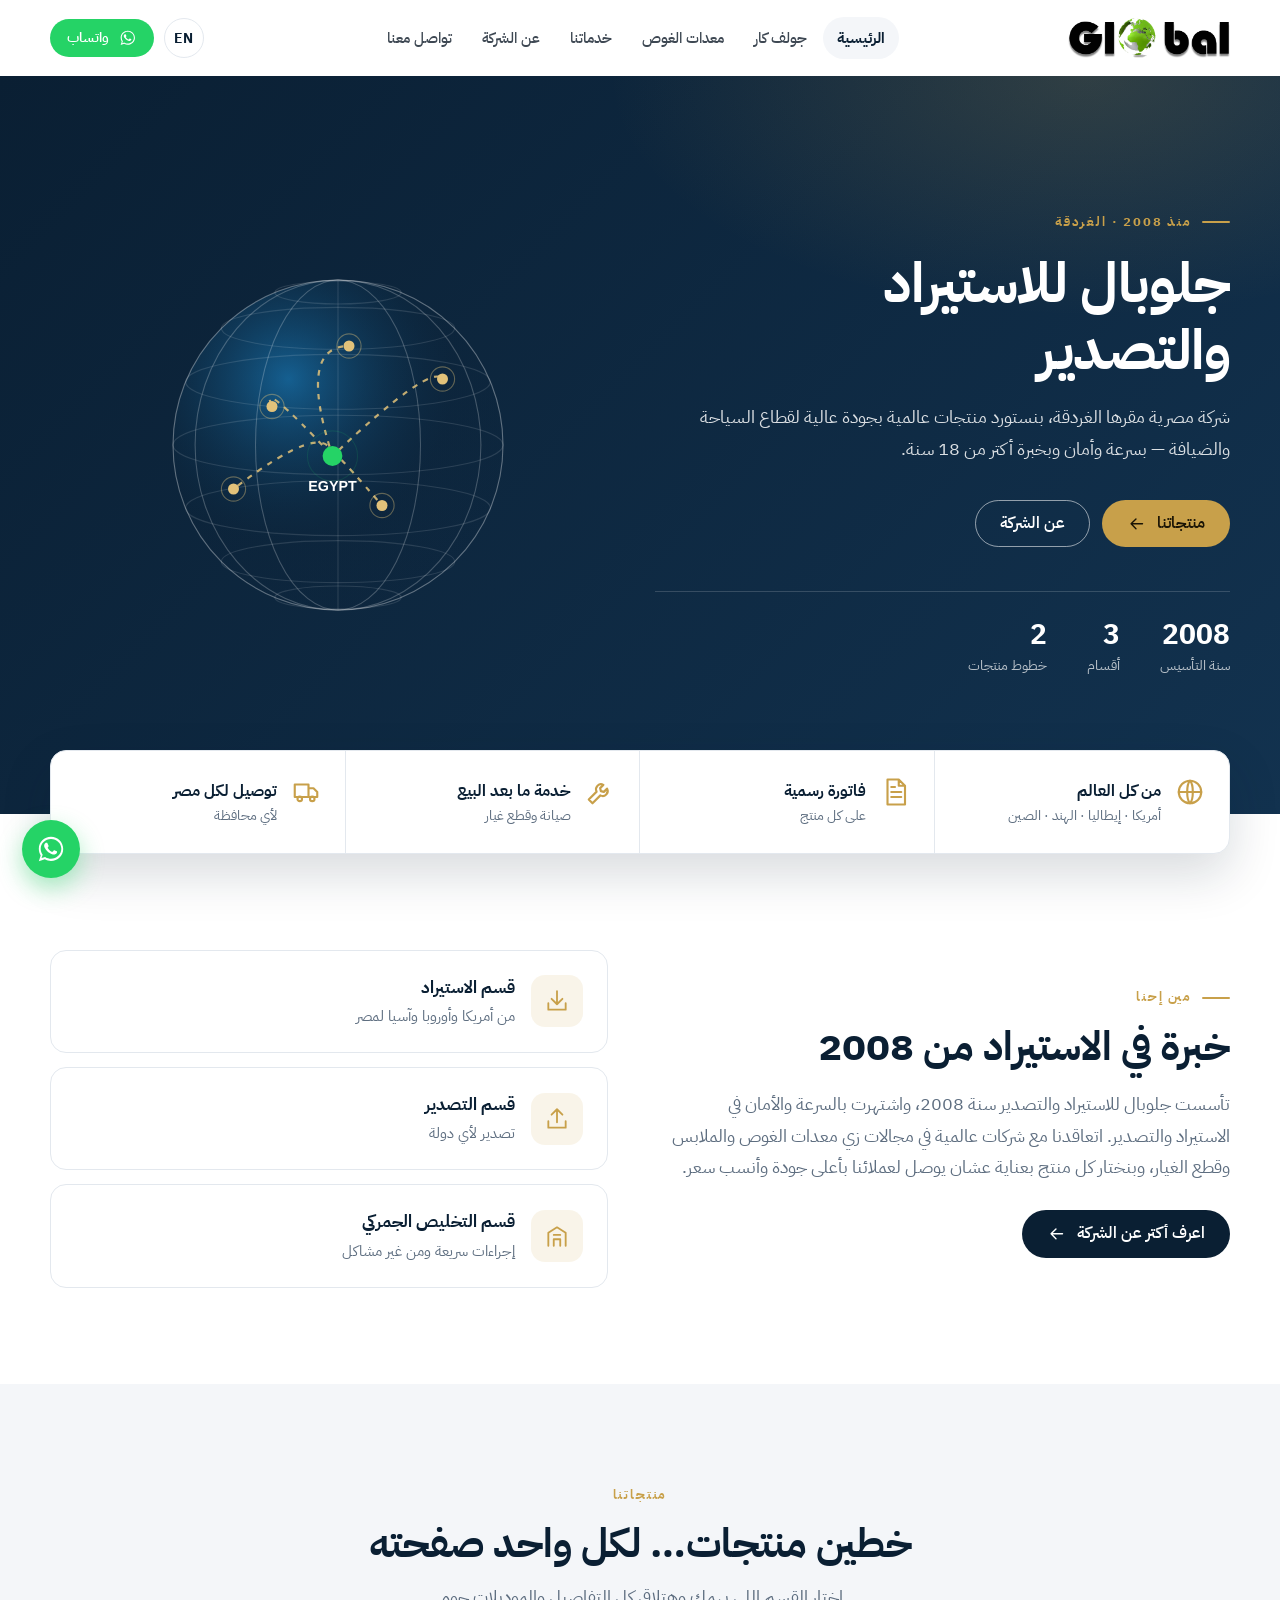
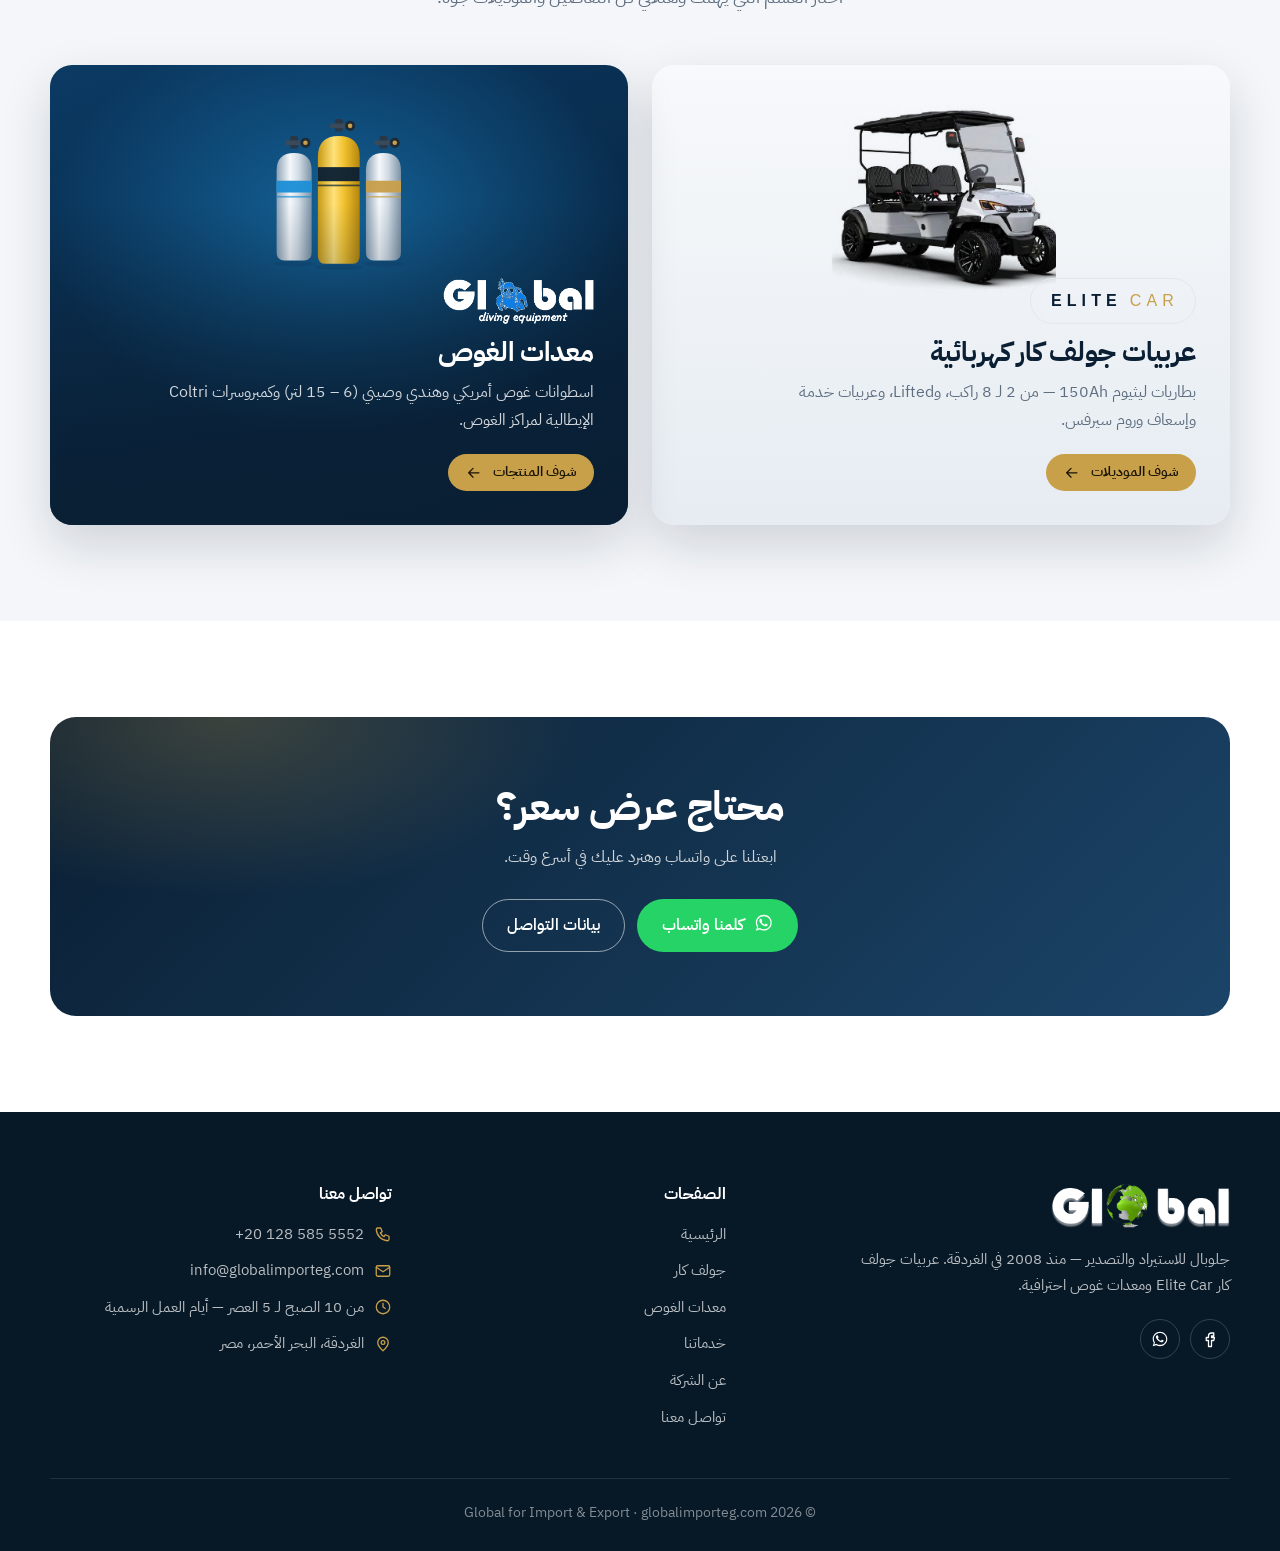
==== commit fb1230bf: "Update index.htmlBattery specs: 150Ah lithium" ====
--- a/index.html
+++ b/index.html
@@ -84,7 +84,7 @@
         <div class="c-body">
           <span class="elite-mark dk"><b>ELITE</b><span>CAR</span></span>
           <h3><span class="ar">عربيات جولف كار كهربائية</span><span class="en">Electric golf carts</span></h3>
-          <p><span class="ar">نظام 72 فولت وبطاريات ليثيوم — من 2 لـ 8 راكب، وLifted، وعربيات خدمة وإسعاف وروم سيرفس.</span><span class="en">72V system with lithium batteries — 2 to 8 seats, lifted models, utility, ambulance and room-service carts.</span></p>
+          <p><span class="ar">بطاريات ليثيوم 150Ah — من 2 لـ 8 راكب، وLifted، وعربيات خدمة وإسعاف وروم سيرفس.</span><span class="en">150Ah lithium batteries — 2 to 8 seats, lifted models, utility, ambulance and room-service carts.</span></p>
           <span class="btn btn-gold btn-sm"><span class="ar">شوف الموديلات</span><span class="en">View models</span><span class="arw" data-i="arrow"></span></span>
         </div>
       </a>
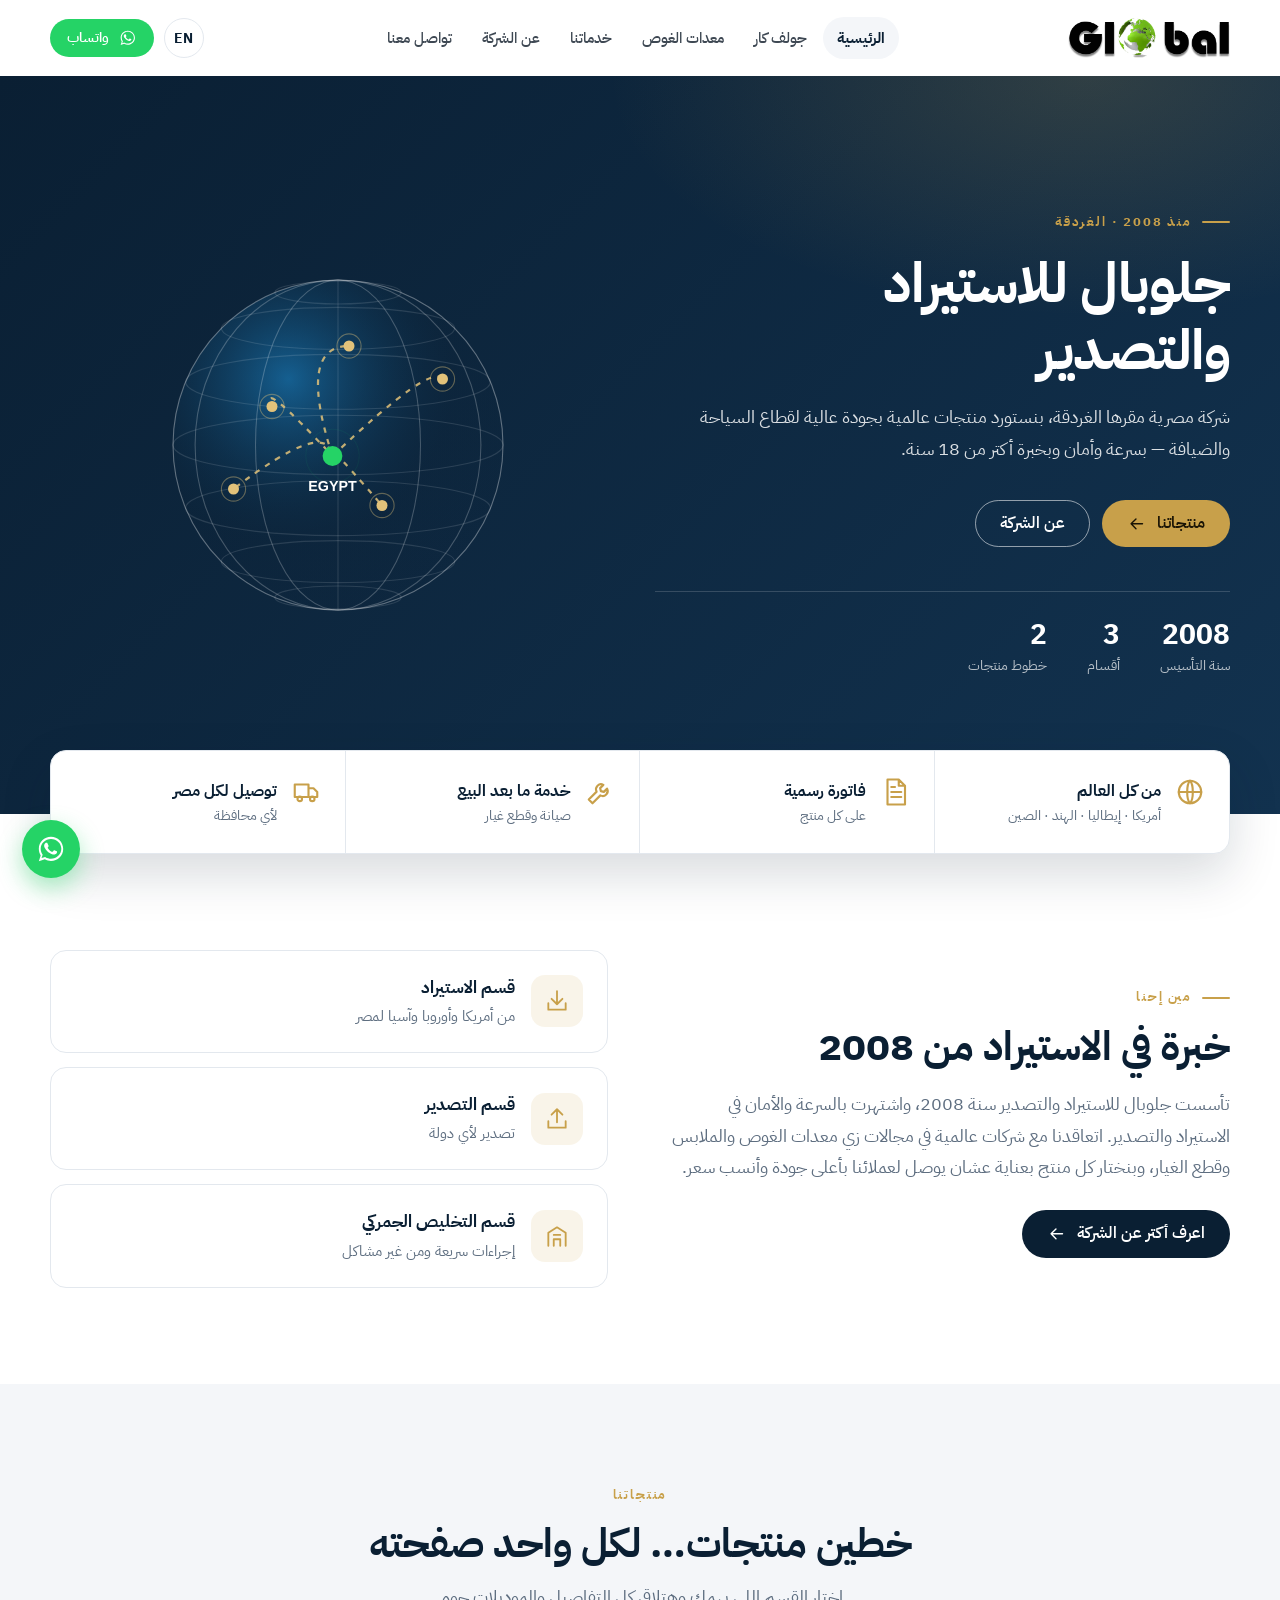
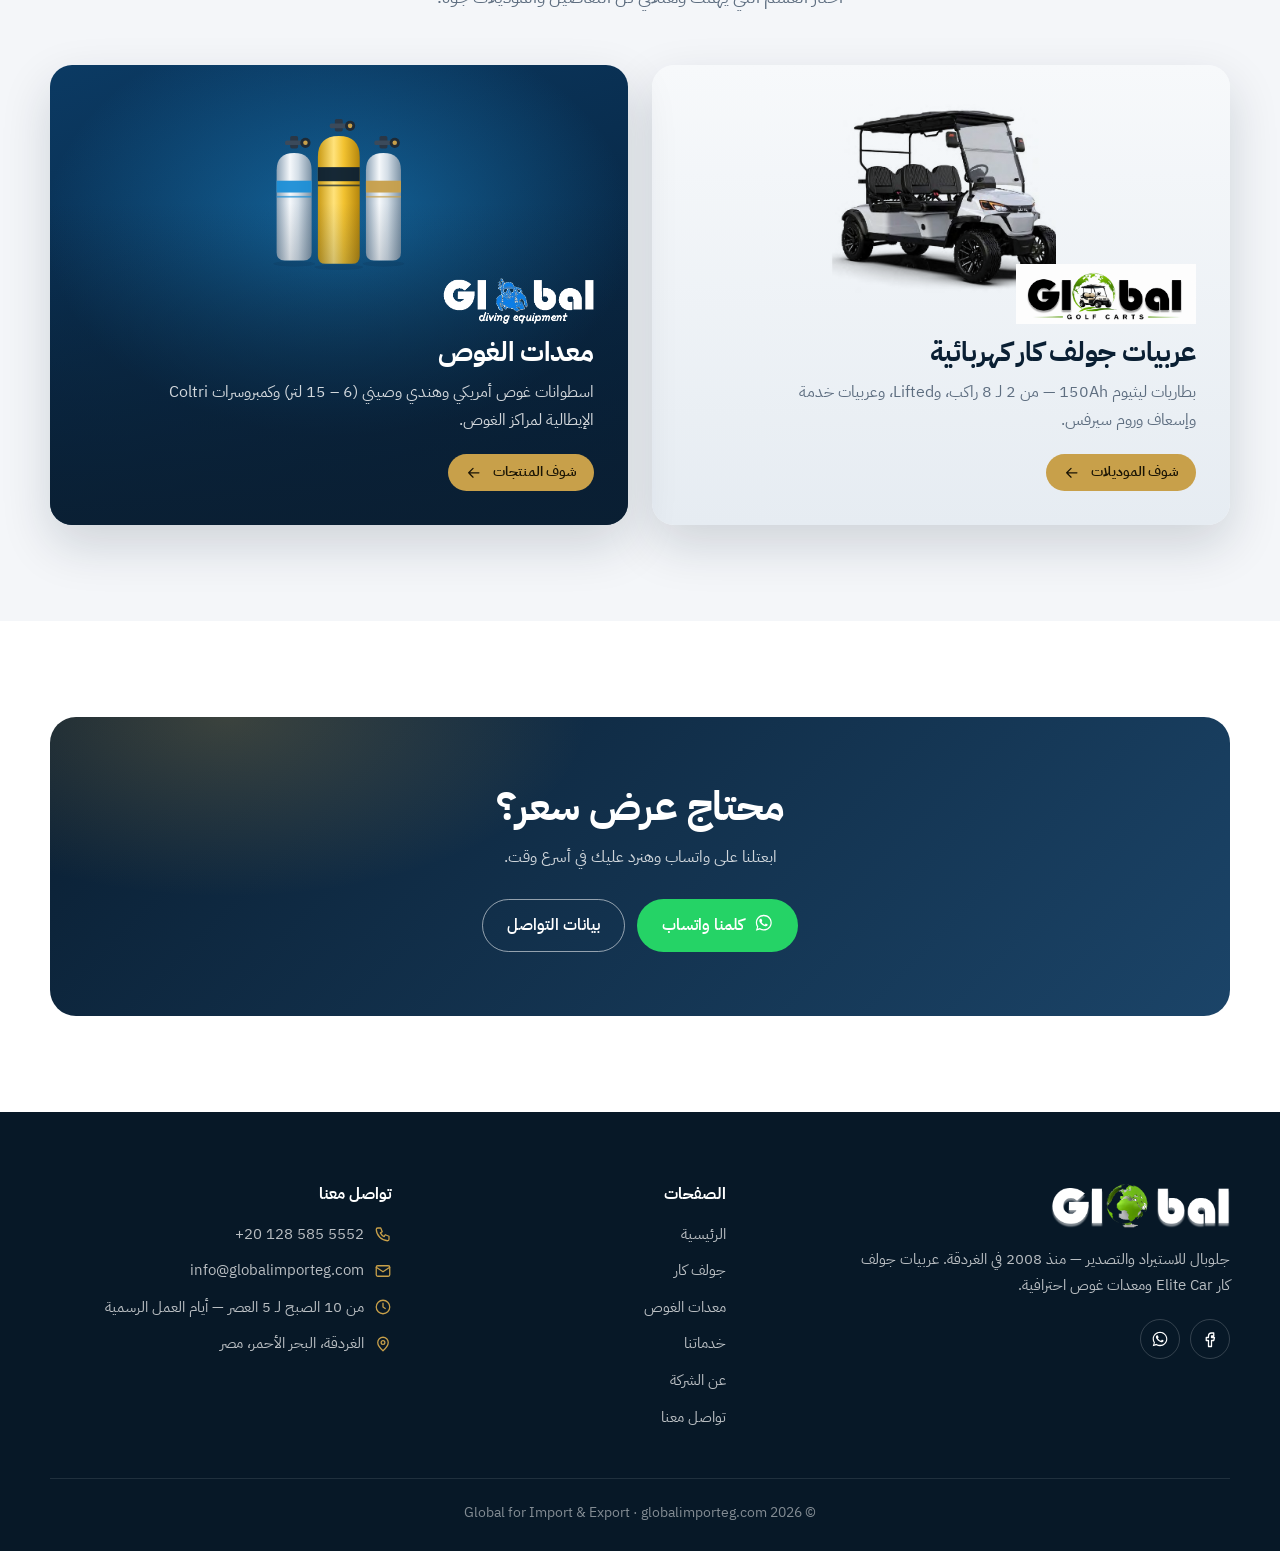
==== commit 07c5a372: "Update index.html" ====
--- a/index.html
+++ b/index.html
@@ -82,7 +82,7 @@
         <div class="bg"></div>
         <div class="art"><img src="images/carts/elite-l4.jpg" alt="Elite Car L4"></div>
         <div class="c-body">
-          <span class="elite-mark dk"><b>ELITE</b><span>CAR</span></span>
+          <img src="images/image.png" alt="Global Golf Carts" style="height:60px;width:auto;max-width:100%">
           <h3><span class="ar">عربيات جولف كار كهربائية</span><span class="en">Electric golf carts</span></h3>
           <p><span class="ar">بطاريات ليثيوم 150Ah — من 2 لـ 8 راكب، وLifted، وعربيات خدمة وإسعاف وروم سيرفس.</span><span class="en">150Ah lithium batteries — 2 to 8 seats, lifted models, utility, ambulance and room-service carts.</span></p>
           <span class="btn btn-gold btn-sm"><span class="ar">شوف الموديلات</span><span class="en">View models</span><span class="arw" data-i="arrow"></span></span>
